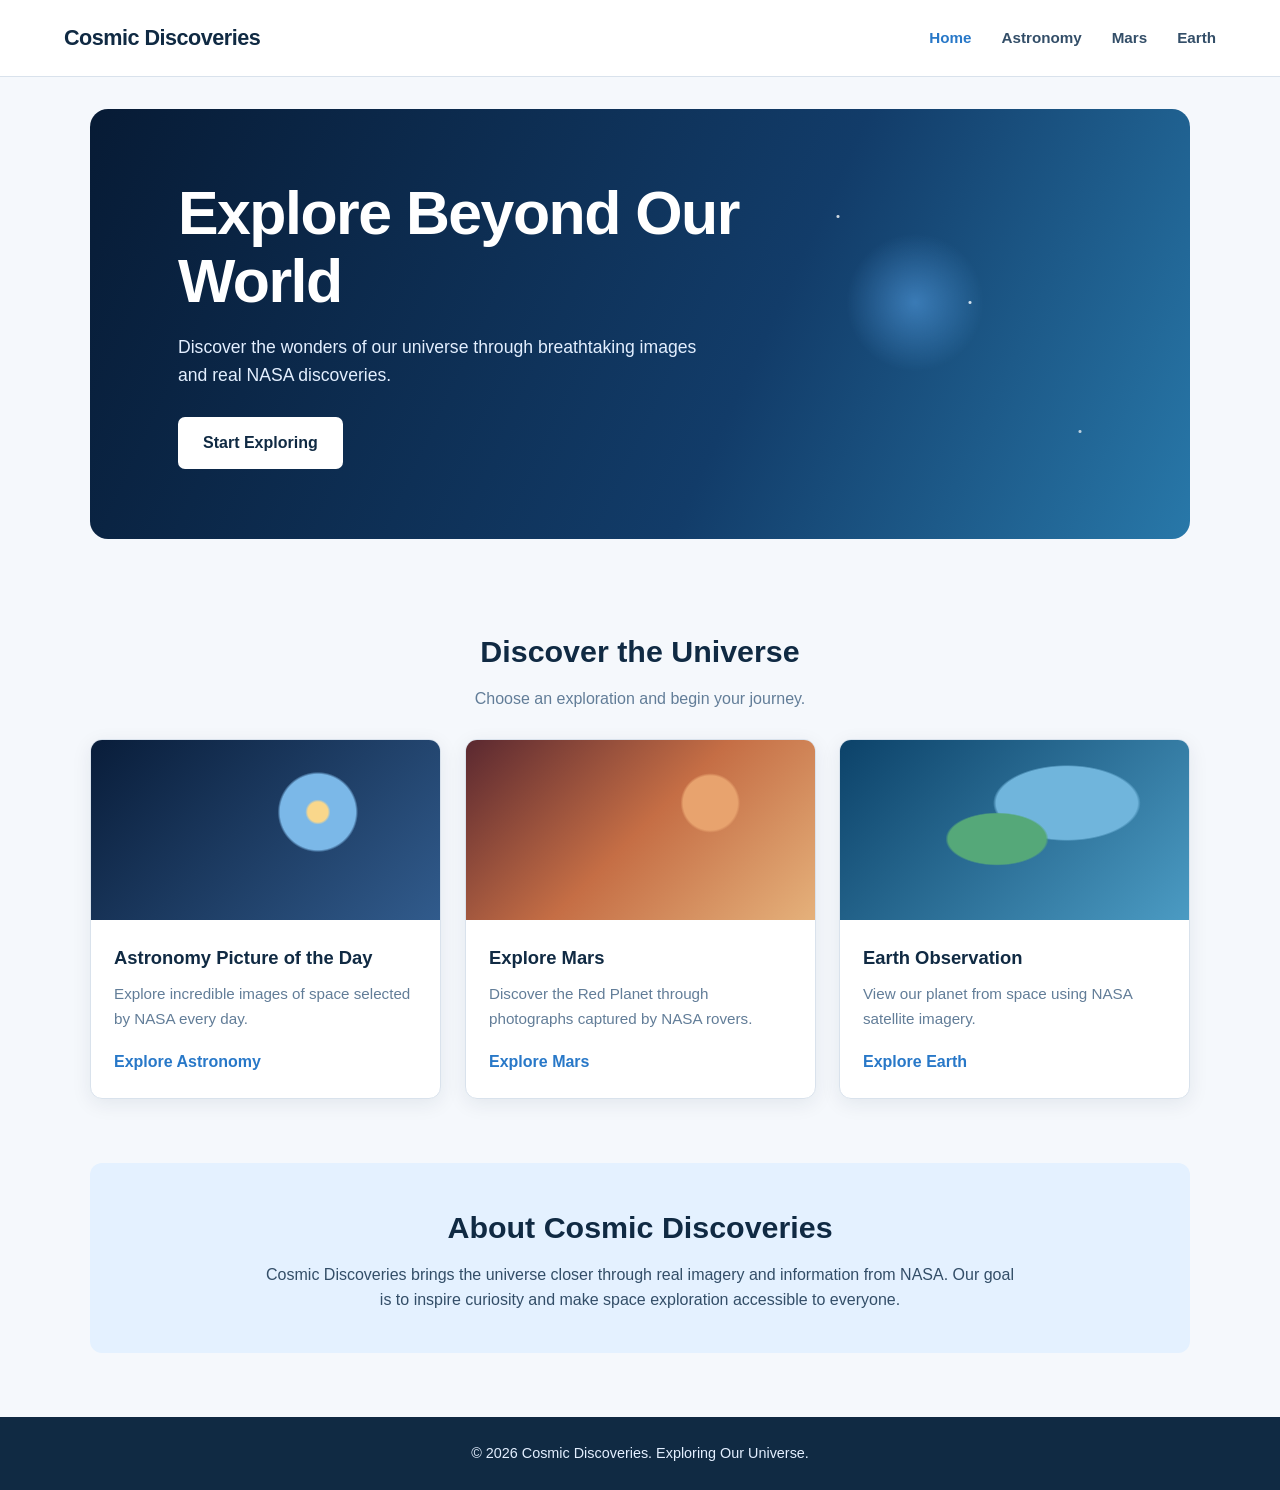
==== index.html @ 66641585 "cosmic-discoveries" ====
<!DOCTYPE html>
<html lang="en">

<head>
    <meta charset="UTF-8">
    <meta name="viewport" content="width=device-width, initial-scale=1.0">

    <meta name="description" content="Explore the universe through NASA imagery and discoveries with Cosmic Discoveries.">

    <title>Cosmic Discoveries | Explore Beyond Our World</title>

    <!-- Shared website stylesheets will be added in the CSS phase -->
    <link rel="stylesheet" href="assets/css/main.css">
    <link rel="stylesheet" href="assets/css/animations.css">
</head>

<body>

    <!-- ========================================
         HEADER AND NAVIGATION
    ========================================= -->

    <header class="site-header">

        <nav class="navbar" aria-label="Main navigation">

            <a href="index.html" class="logo">
                Cosmic Discoveries
            </a>

            <ul class="nav-links">
                <li><a href="index.html" aria-current="page">Home</a></li>
                <li><a href="apod.html">Astronomy</a></li>
                <li><a href="mars.html">Mars</a></li>
                <li><a href="earth.html">Earth</a></li>
            </ul>

        </nav>

    </header>


    <!-- ========================================
         MAIN PAGE CONTENT
    ========================================= -->

    <main>

        <!-- HERO SECTION -->

        <section class="hero" aria-labelledby="hero-heading">

            <div class="hero-content">

                <h1 id="hero-heading">
                    Explore Beyond Our World
                </h1>

                <p>
                    Discover the wonders of our universe through
                    breathtaking images and real NASA discoveries.
                </p>

                <a href="apod.html" class="hero-button">
                    Start Exploring
                </a>

            </div>

        </section>


        <!-- DISCOVERY CARDS -->

        <section class="discoveries" aria-labelledby="discoveries-heading">

            <div class="section-heading">
                <h2 id="discoveries-heading">
                    Discover the Universe
                </h2>

                <p>
                    Choose an exploration and begin your journey.
                </p>
            </div>


            <div class="discovery-grid">

                <!-- ASTRONOMY CARD -->

                <article class="discovery-card">

                    <div class="card-image">
                        <!-- Astronomy image will be added during styling -->
                    </div>

                    <div class="card-content">

                        <h3>Astronomy Picture of the Day</h3>

                        <p>
                            Explore incredible images of space
                            selected by NASA every day.
                        </p>

                        <a href="apod.html">
                            Explore Astronomy
                        </a>

                    </div>

                </article>


                <!-- MARS CARD -->

                <article class="discovery-card">

                    <div class="card-image">
                        <!-- Mars image will be added during styling -->
                    </div>

                    <div class="card-content">

                        <h3>Explore Mars</h3>

                        <p>
                            Discover the Red Planet through
                            photographs captured by NASA rovers.
                        </p>

                        <a href="mars.html">
                            Explore Mars
                        </a>

                    </div>

                </article>


                <!-- EARTH CARD -->

                <article class="discovery-card">

                    <div class="card-image">
                        <!-- Earth image will be added during styling -->
                    </div>

                    <div class="card-content">

                        <h3>Earth Observation</h3>

                        <p>
                            View our planet from space using
                            NASA satellite imagery.
                        </p>

                        <a href="earth.html">
                            Explore Earth
                        </a>

                    </div>

                </article>

            </div>

        </section>


        <!-- ABOUT SECTION -->

        <section class="about" aria-labelledby="about-heading">

            <h2 id="about-heading">
                About Cosmic Discoveries
            </h2>

            <p>
                Cosmic Discoveries brings the universe closer
                through real imagery and information from NASA.
                Our goal is to inspire curiosity and make space
                exploration accessible to everyone.
            </p>

        </section>

    </main>


    <!-- ========================================
         FOOTER
    ========================================= -->

    <footer class="site-footer">

        <p>
            &copy; 2026 Cosmic Discoveries.
            Exploring Our Universe.
        </p>

    </footer>

<script src="assets/js/api.js" defer></script>
<script src="assets/js/script.js" defer></script>  
</body>
</html>
---- assets/css/main.css ----
/* ========================================
   COSMIC DISCOVERIES
   Main Website Stylesheet
======================================== */


/* ----------------------------------------
   1. RESET AND GLOBAL STYLES
---------------------------------------- */

* {
    margin: 0;
    padding: 0;
    box-sizing: border-box;
}

html {
    scroll-behavior: smooth;
}

body {
    font-family: Arial, Helvetica, sans-serif;
    background-color: #f5f8fc;
    color: #172b4d;
    line-height: 1.6;
}

img {
    display: block;
    max-width: 100%;
    }

[hidden] {
    display: none !important;
}


a {
    color: inherit;
    text-decoration: none;
}

button,
input,
select {
    font: inherit;
}

button {
    cursor: pointer;
}

:focus-visible {
    outline: 3px solid #55aaff;
    outline-offset: 3px;
}


/* ----------------------------------------
   2. SHARED COLORS AND PAGE WIDTH
---------------------------------------- */

:root {
    --navy: #102a43;
    --navy-light: #243f5c;
    --blue: #2878c8;
    --blue-light: #e4f1ff;
    --background: #f5f8fc;
    --white: #ffffff;
    --text: #334e68;
    --muted: #627d98;
    --border: #d9e2ec;
    --shadow: 0 5px 20px rgba(16, 42, 67, 0.08);
    --radius: 12px;
}

main {
    width: min(1100px, 90%);
    margin: 0 auto;
}

section {
    margin-bottom: 64px;
}


/* ----------------------------------------
   3. HEADER AND NAVIGATION
---------------------------------------- */

.site-header {
    background-color: var(--white);
    border-bottom: 1px solid var(--border);
    position: relative;
    z-index: 10;
}

.navbar {
    width: min(1200px, 90%);
    min-height: 76px;
    margin: 0 auto;
    display: flex;
    justify-content: space-between;
    align-items: center;
    gap: 24px;
}

.logo {
    color: var(--navy);
    font-size: 1.35rem;
    font-weight: 700;
    letter-spacing: -0.5px;
}

.nav-links {
    list-style: none;
    display: flex;
    align-items: center;
    gap: 30px;
}

.nav-links a {
    color: var(--text);
    font-size: 0.95rem;
    font-weight: 600;
    transition: color 0.2s ease;
}

.nav-links a:hover,
.nav-links a[aria-current="page"] {
    color: var(--blue);
}


/* ----------------------------------------
   4. HOMEPAGE HERO SECTION
---------------------------------------- */

.hero {
    min-height: 430px;
    margin-top: 32px;
    padding: 70px 8%;
    border-radius: 18px;
    overflow: hidden;

    display: flex;
    align-items: center;

    color: var(--white);

    background:
        radial-gradient(circle at 75% 45%, rgba(100, 180, 255, 0.45), transparent 8%),
        radial-gradient(circle at 80% 45%, rgba(255, 255, 255, 0.85) 0 1px, transparent 2px),
        radial-gradient(circle at 68% 25%, rgba(255, 255, 255, 0.8) 0 1px, transparent 2px),
        radial-gradient(circle at 90% 75%, rgba(255, 255, 255, 0.7) 0 1px, transparent 2px),
        linear-gradient(115deg, #071b35, #123c69 60%, #2878a9);
}

.hero-content {
    max-width: 600px;
}

.hero h1 {
    max-width: 600px;
    margin-bottom: 18px;
    font-size: clamp(2.4rem, 5vw, 3.8rem);
    line-height: 1.12;
    letter-spacing: -1.5px;
}

.hero p {
    max-width: 520px;
    margin-bottom: 28px;
    color: #e3efff;
    font-size: 1.1rem;
}

.hero-button {
    display: inline-block;
    padding: 13px 25px;
    border-radius: 7px;
    background-color: var(--white);
    color: var(--navy);
    font-weight: 700;
    transition:
        background-color 0.2s ease,
        transform 0.2s ease;
}

.hero-button:hover {
    background-color: var(--blue-light);
    transform: translateY(-3px);
}


/* ----------------------------------------
   5. SECTION HEADINGS
---------------------------------------- */

.section-heading {
    margin-bottom: 28px;
    text-align: center;
}

.section-heading h2,
.about h2,
.page-intro h1 {
    color: var(--navy);
}

.section-heading h2,
.about h2 {
    margin-bottom: 10px;
    font-size: 1.9rem;
}

.section-heading p,
.page-intro p {
    color: var(--muted);
}


/* ----------------------------------------
   6. HOMEPAGE DISCOVERY CARDS
---------------------------------------- */

.discoveries {
    padding-top: 24px;
}

.discovery-grid {
    display: grid;
    grid-template-columns: repeat(3, minmax(0, 1fr));
    gap: 24px;
}

.discovery-card {
    overflow: hidden;
    border: 1px solid var(--border);
    border-radius: var(--radius);
    background-color: var(--white);
    box-shadow: var(--shadow);
    transition:
        transform 0.25s ease,
        box-shadow 0.25s ease;
}

.discovery-card:hover {
    transform: translateY(-5px);
    box-shadow: 0 12px 28px rgba(16, 42, 67, 0.13);
}

.card-image {
    height: 180px;
    background-size: cover;
    background-position: center;
}

/* Temporary CSS backgrounds until image assets are added. */

.discovery-card:nth-child(1) .card-image {
    background:
        radial-gradient(circle at 65% 40%, #f9d78b 0 4%, transparent 5%),
        radial-gradient(circle at 65% 40%, #7bb8e8 0 15%, transparent 16%),
        linear-gradient(135deg, #091d3a, #315b8c);
}

.discovery-card:nth-child(2) .card-image {
    background:
        radial-gradient(circle at 70% 35%, #e8a36e 0 10%, transparent 11%),
        linear-gradient(135deg, #5a2830, #c56e45, #e5b17b);
}

.discovery-card:nth-child(3) .card-image {
    background:
        radial-gradient(ellipse at 45% 55%, #55a879 0 18%, transparent 19%),
        radial-gradient(ellipse at 65% 35%, #70b5dc 0 22%, transparent 23%),
        linear-gradient(135deg, #0c4269, #4b9bc3);
}

.card-content {
    padding: 23px;
}

.card-content h3 {
    margin-bottom: 10px;
    color: var(--navy);
    font-size: 1.15rem;
}

.card-content p {
    margin-bottom: 18px;
    color: var(--muted);
    font-size: 0.95rem;
}

.card-content a {
    color: var(--blue);
    font-weight: 700;
}

.card-content a:hover {
    text-decoration: underline;
}


/* ----------------------------------------
   7. ABOUT SECTION
---------------------------------------- */

.about {
    padding: 40px;
    border-radius: var(--radius);
    background-color: var(--blue-light);
    text-align: center;
}

.about p {
    max-width: 760px;
    margin: 0 auto;
    color: var(--text);
}


/* ----------------------------------------
   8. INNER PAGE INTRODUCTIONS
---------------------------------------- */

.page-intro {
    padding: 55px 20px 35px;
    text-align: center;
}

.page-intro h1 {
    margin-bottom: 12px;
    font-size: clamp(2rem, 4vw, 2.8rem);
}

.page-intro p {
    max-width: 700px;
    margin: 0 auto;
}


/* ----------------------------------------
   9. SEARCH FORMS
---------------------------------------- */

.apod-search,
.mars-search,
.earth-search {
    padding: 30px;
    border: 1px solid var(--border);
    border-radius: var(--radius);
    background-color: var(--white);
    box-shadow: var(--shadow);
}

.apod-search h2,
.mars-search h2,
.earth-search h2 {
    margin-bottom: 8px;
    color: var(--navy);
    font-size: 1.4rem;
}

.apod-search > p,
.mars-search > p,
.earth-search > p {
    margin-bottom: 22px;
    color: var(--muted);
}

form {
    display: flex;
    align-items: flex-end;
    flex-wrap: wrap;
    gap: 18px;
}

.form-group {
    flex: 1 1 190px;
    display: flex;
    flex-direction: column;
    gap: 7px;
}

.form-group label {
    color: var(--navy);
    font-size: 0.9rem;
    font-weight: 700;
}

.form-group input,
.form-group select {
    width: 100%;
    min-height: 46px;
    padding: 10px 12px;
    border: 1px solid var(--border);
    border-radius: 7px;
    background-color: var(--white);
    color: var(--text);
}

.form-group input:focus,
.form-group select:focus {
    border-color: var(--blue);
    outline: 2px solid rgba(40, 120, 200, 0.15);
}

form button {
    min-height: 46px;
    padding: 10px 22px;
    border: none;
    border-radius: 7px;
    background-color: var(--blue);
    color: var(--white);
    font-weight: 700;
    transition:
        background-color 0.2s ease,
        transform 0.2s ease;
}

form button:hover {
    background-color: var(--navy);
    transform: translateY(-2px);
}


/* ----------------------------------------
   10. LOADING, ERROR AND STATUS MESSAGES
---------------------------------------- */

.apod-status,
.mars-status,
.earth-status {
    margin: 20px 0;
    text-align: center;
}

#apod-loading,
#mars-loading,
#earth-loading {
    color: var(--blue);
    font-weight: 700;
}

#apod-error,
#mars-error,
#earth-error {
    color: #b42318;
    font-weight: 600;
}

#mars-no-results,
#earth-no-results {
    color: var(--muted);
}


/* ----------------------------------------
   11. APOD FEATURED CONTENT
---------------------------------------- */

.apod-featured {
    display: grid;
    grid-template-columns: 1.2fr 1fr;
    align-items: start;
    gap: 30px;
    padding: 28px;
    border-radius: var(--radius);
    background-color: var(--white);
    box-shadow: var(--shadow);
}

.apod-media {
    min-width: 0;
}

.apod-media img {
    width: 100%;
    max-height: 520px;
    object-fit: contain;
    border-radius: 8px;
    background-color: #edf2f7;
}

#apod-video-container iframe {
    width: 100%;
    min-height: 300px;
    border: none;
    border-radius: 8px;
}

.apod-information h2 {
    margin-bottom: 12px;
    color: var(--navy);
    font-size: 1.6rem;
}

#apod-date-display {
    margin-bottom: 16px;
    color: var(--blue);
    font-weight: 700;
}

#apod-explanation,
#apod-credit {
    margin-bottom: 16px;
    color: var(--text);
}


/* ----------------------------------------
   12. MARS PHOTO GALLERY
---------------------------------------- */

.mars-gallery {
    padding-bottom: 20px;
}

.mars-photo-grid {
    display: grid;
    grid-template-columns: repeat(3, minmax(0, 1fr));
    gap: 22px;
}

.mars-photo-card {
    overflow: hidden;
    border: 1px solid var(--border);
    border-radius: var(--radius);
    background-color: var(--white);
    box-shadow: var(--shadow);
}

.mars-photo-card img {
    width: 100%;
    height: 220px;
    object-fit: cover;
    background-color: #e8edf2;
}

.mars-photo-information {
    padding: 18px;
}

.mars-photo-information h3 {
    margin-bottom: 8px;
    color: var(--navy);
    font-size: 1.05rem;
}

.mars-photo-information p {
    margin-top: 5px;
    color: var(--muted);
    font-size: 0.9rem;
}


/* ----------------------------------------
   13. EARTH IMAGE RESULTS
---------------------------------------- */

.earth-results {
    padding-bottom: 25px;
}

.earth-image-container {
    overflow: hidden;
    border-radius: var(--radius);
    background-color: #e8edf2;
}

.earth-image-container img {
    width: 100%;
    max-height: 600px;
    margin: 0 auto;
    object-fit: contain;
}

.earth-image-information {
    padding: 22px 5px;
}

.earth-image-information h3 {
    margin-bottom: 8px;
    color: var(--navy);
    font-size: 1.3rem;
}

.earth-image-information p {
    margin-top: 5px;
    color: var(--muted);
}


/* ----------------------------------------
   14. FOOTER
---------------------------------------- */

.site-footer {
    margin-top: 50px;
    padding: 25px 5%;
    background-color: var(--navy);
    color: #e3efff;
    text-align: center;
    font-size: 0.9rem;
}


/* ----------------------------------------
   15. RESPONSIVE DESIGN: TABLETS
---------------------------------------- */

@media (max-width: 850px) {

    .discovery-grid {
        grid-template-columns: repeat(2, minmax(0, 1fr));
    }

    .mars-photo-grid {
        grid-template-columns: repeat(2, minmax(0, 1fr));
    }

    .apod-featured {
        grid-template-columns: 1fr;
    }

}


/* ----------------------------------------
   16. RESPONSIVE DESIGN: MOBILE
---------------------------------------- */

@media (max-width: 600px) {

    main {
        width: 92%;
    }

    .navbar {
        padding: 16px 0;
        flex-direction: column;
        gap: 14px;
    }

    .nav-links {
        justify-content: center;
        flex-wrap: wrap;
        gap: 12px 20px;
    }

    .hero {
        min-height: 360px;
        margin-top: 20px;
        padding: 45px 25px;
    }

    .hero h1 {
        font-size: 2.4rem;
    }

    .hero p {
        font-size: 1rem;
    }

    .discovery-grid,
    .mars-photo-grid {
        grid-template-columns: 1fr;
    }

    .about {
        padding: 28px 20px;
    }

    .page-intro {
        padding: 40px 5px 25px;
    }

    .apod-search,
    .mars-search,
    .earth-search {
        padding: 22px 18px;
    }

    form {
        align-items: stretch;
        flex-direction: column;
    }

    .form-group {
        width: 100%;
    }

    form button {
        width: 100%;
    }

    .apod-featured {
        padding: 18px;
    }

    .apod-information h2 {
        font-size: 1.35rem;
    }

}
---- assets/css/animations.css ----
/* ========================================
   COSMIC DISCOVERIES
   Animation Stylesheet
======================================== */


/* ----------------------------------------
   1. PAGE FADE-IN
---------------------------------------- */

@keyframes fadeIn {
    from {
        opacity: 0;
    }

    to {
        opacity: 1;
    }
}

main {
    animation: fadeIn 0.7s ease-in;
}


/* ----------------------------------------
   2. HERO CONTENT ENTRANCE
---------------------------------------- */

@keyframes slideUp {
    from {
        opacity: 0;
        transform: translateY(20px);
    }

    to {
        opacity: 1;
        transform: translateY(0);
    }
}

.hero-content {
    animation: slideUp 0.8s ease-out;
}


/* ----------------------------------------
   3. DISCOVERY CARD ENTRANCE
---------------------------------------- */

@keyframes cardEntrance {
    from {
        opacity: 0;
        transform: translateY(35px) scale(0.96);
    }

    to {
        opacity: 1;
        transform: translateY(0) scale(1);
    }
}

.discovery-card {
    animation: cardEntrance 0.9s ease-out both;
}

.discovery-card:nth-child(2) {
    animation-delay: 0.25s;
}

.discovery-card:nth-child(3) {
    animation-delay: 0.5s;
}

/* ----------------------------------------
   4. BUTTON INTERACTIONS
---------------------------------------- */

.hero-button,
form button {
    transition:
        transform 0.2s ease,
        box-shadow 0.2s ease;
}

.hero-button:hover,
form button:hover {
    box-shadow: 0 5px 14px rgba(16, 42, 67, 0.18);
}


/* ----------------------------------------
   5. DISCOVERY CARD IMAGE EFFECT
---------------------------------------- */

.card-image {
    transition: transform 0.4s ease;
}

.discovery-card:hover .card-image {
    transform: scale(1.04);
}


/* ----------------------------------------
   6. LOADING ANIMATION
---------------------------------------- */

@keyframes pulse {
    0%,
    100% {
        opacity: 1;
    }

    50% {
        opacity: 0.45;
    }
}

#apod-loading,
#mars-loading,
#earth-loading {
    animation: pulse 1.2s ease-in-out infinite;
}


/* ----------------------------------------
   7. REDUCED MOTION ACCESSIBILITY
---------------------------------------- */

@media (prefers-reduced-motion: reduce) {

    *,
    *::before,
    *::after {
        scroll-behavior: auto !important;
        animation-duration: 0.01ms !important;
        animation-iteration-count: 1 !important;
        transition-duration: 0.01ms !important;
    }

}
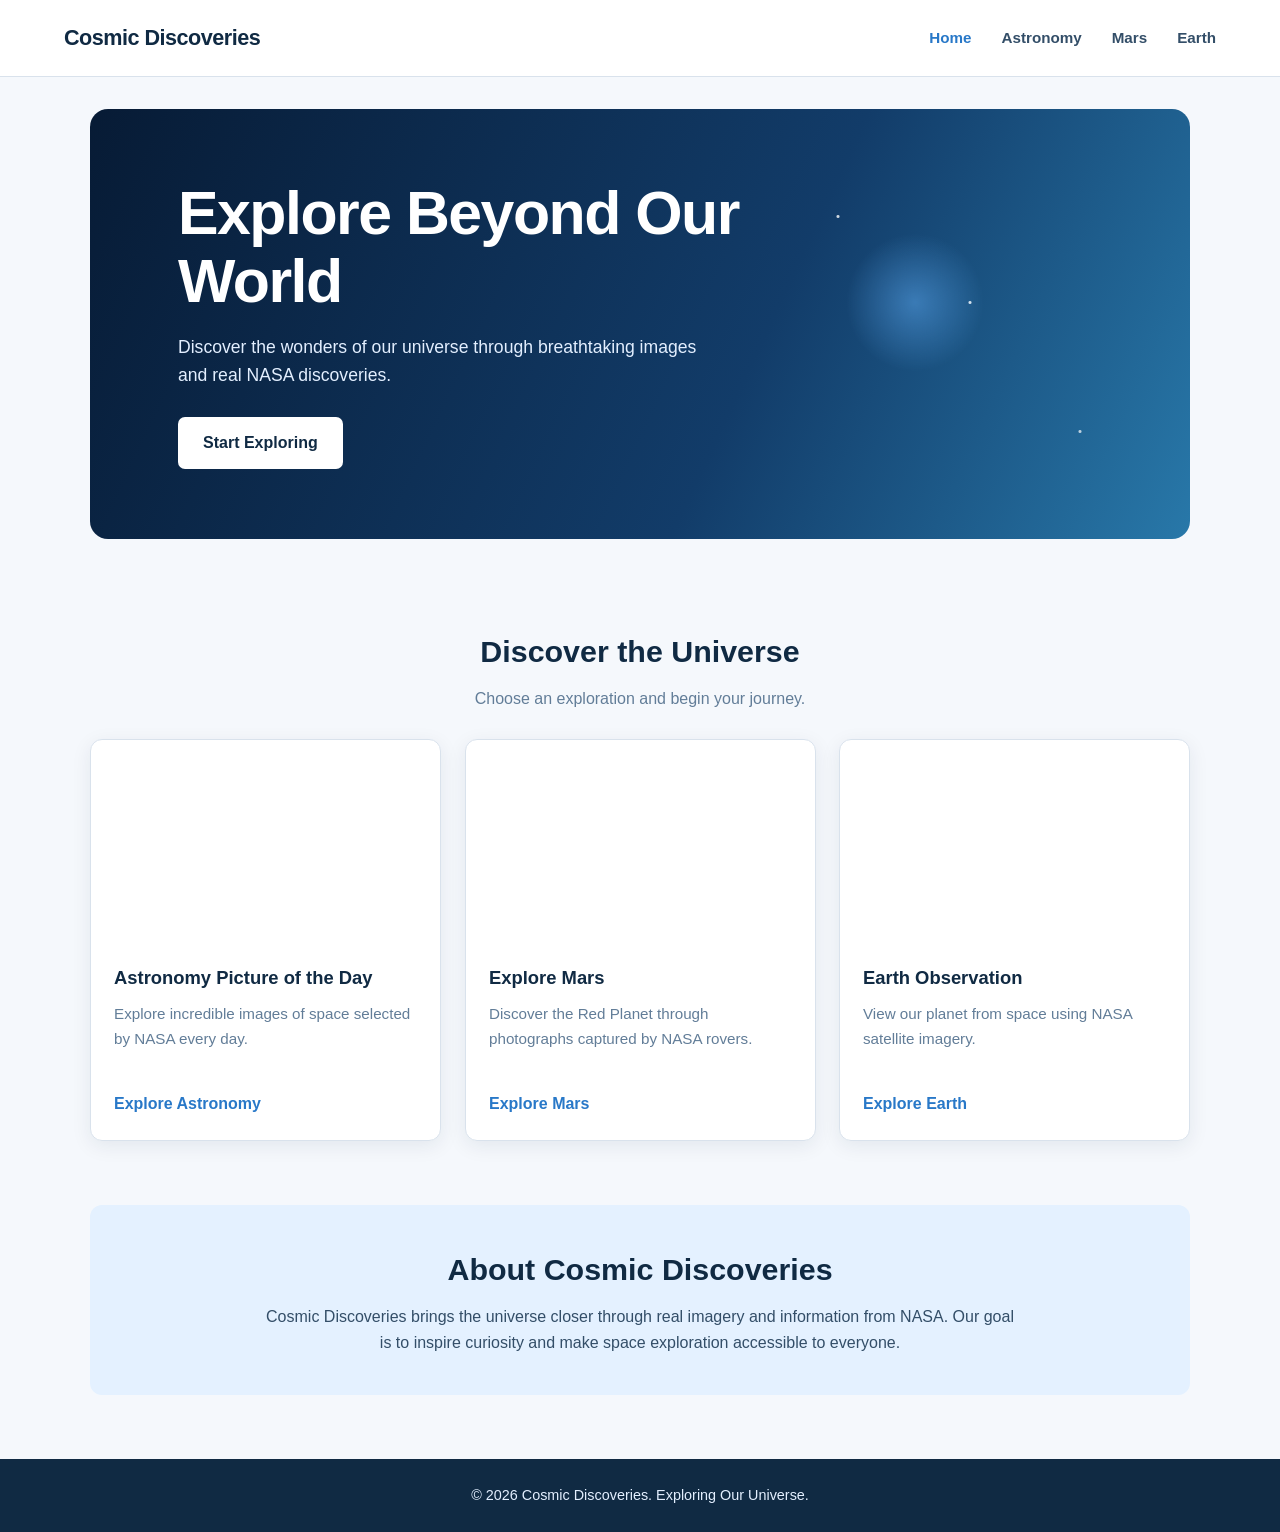
==== commit f98b6288: "Polished homepage hero and discovery cards" ====
--- a/index.html
+++ b/index.html
@@ -91,9 +91,11 @@
 
                 <article class="discovery-card">
 
-                    <div class="card-image">
-                        <!-- Astronomy image will be added during styling -->
-                    </div>
+                    <div class="card-image"
+                         role="img"
+                         aria-label="NASA image of a distant galaxy">
+                    </div>  
+                      
 
                     <div class="card-content">
 
@@ -117,9 +119,11 @@
 
                 <article class="discovery-card">
 
-                    <div class="card-image">
-                        <!-- Mars image will be added during styling -->
-                    </div>
+                    <div class="card-image"
+                          role="img"
+                          aria-label="Photograph of the Martian surface">
+                    </div>
+                       
 
                     <div class="card-content">
 
@@ -143,9 +147,11 @@
 
                 <article class="discovery-card">
 
-                    <div class="card-image">
-                        <!-- Earth image will be added during styling -->
-                    </div>
+                   <div class="card-image"
+                        role="img"
+                        aria-label="Satellite image of planet Earth">
+                    </div>
+                       
 
                     <div class="card-content">
 
--- a/assets/css/main.css
+++ b/assets/css/main.css
@@ -251,35 +251,34 @@
 }
 
 .card-image {
-    height: 180px;
+    height: 200px;
     background-size: cover;
     background-position: center;
-}
-
-/* Temporary CSS backgrounds until image assets are added. */
+    transition: transform 0.4s ease;
+}
+
+.discovery-card:hover .card-image {
+    transform: scale(1.06);
+}
+
+/* Discovery card images */
 
 .discovery-card:nth-child(1) .card-image {
-    background:
-        radial-gradient(circle at 65% 40%, #f9d78b 0 4%, transparent 5%),
-        radial-gradient(circle at 65% 40%, #7bb8e8 0 15%, transparent 16%),
-        linear-gradient(135deg, #091d3a, #315b8c);
-}
-
+    background-image: url("https://images-assets.nasa.gov/image/PIA18033/PIA18033~orig.jpg");
+}
 .discovery-card:nth-child(2) .card-image {
-    background:
-        radial-gradient(circle at 70% 35%, #e8a36e 0 10%, transparent 11%),
-        linear-gradient(135deg, #5a2830, #c56e45, #e5b17b);
+    background-image: url("https://imageio.forbes.com/specials-images/imageserve/5e60cbfde1e617000758e516/0x0.jpg?fit=bounds&format=jpg&width=1200");
 }
 
 .discovery-card:nth-child(3) .card-image {
-    background:
-        radial-gradient(ellipse at 45% 55%, #55a879 0 18%, transparent 19%),
-        radial-gradient(ellipse at 65% 35%, #70b5dc 0 22%, transparent 23%),
-        linear-gradient(135deg, #0c4269, #4b9bc3);
-}
-
+    background-image: url("https://svs.gsfc.nasa.gov/vis/a000000/a002900/a002915/bluemarble-1024.png");
+}
 .card-content {
+    min-height: 200px;
     padding: 23px;
+    display: flex;
+    flex-direction: column;
+    align-items: flex-start;
 }
 
 .card-content h3 {
@@ -297,6 +296,7 @@
 .card-content a {
     color: var(--blue);
     font-weight: 700;
+    margin-top: auto;
 }
 
 .card-content a:hover {
@@ -705,4 +705,137 @@
         font-size: 1.35rem;
     }
 
-}+}
+
+/* ----------------------------------------
+   EXTRA SMALL SCREEN ADJUSTMENTS
+---------------------------------------- */
+
+@media (max-width: 400px) {
+
+    .hero {
+        padding: 35px 18px;
+        min-height: 320px;
+    }
+
+    .hero h1 {
+        font-size: 2rem;
+        letter-spacing: -1px;
+    }
+
+    .hero-button {
+        padding: 11px 20px;
+        font-size: 0.9rem;
+    }
+
+    .card-content {
+        padding: 18px;
+    }
+
+}
+
+
+
+
+/* ========================================
+   MARS PHOTO GALLERY
+======================================== */
+
+.mars-gallery {
+    width: 90%;
+    max-width: 1200px;
+    margin: 60px auto;
+}
+
+.mars-gallery .section-heading {
+    text-align: center;
+    margin-bottom: 35px;
+}
+
+.mars-gallery .section-heading h2 {
+    font-size: 2rem;
+    margin-bottom: 12px;
+}
+
+.mars-photo-grid {
+    display: grid;
+    grid-template-columns: repeat(3, minmax(0, 1fr));
+    gap: 25px;
+}
+
+.mars-photo-card {
+    overflow: hidden;
+    border-radius: 14px;
+    background: #171923;
+    border: 1px solid rgba(255, 255, 255, 0.1);
+    transition: transform 0.3s ease, box-shadow 0.3s ease;
+}
+
+.mars-photo-card:hover {
+    transform: translateY(-7px);
+    box-shadow: 0 12px 30px rgba(0, 0, 0, 0.35);
+}
+
+.mars-photo-image {
+    display: block;
+    width: 100%;
+    height: 230px;
+    object-fit: cover;
+    background: #252833;
+}
+
+.mars-photo-information {
+    padding: 20px;
+}
+
+.mars-camera-name {
+    color: #ffffff;
+    font-size: 1.1rem;
+    margin-bottom: 12px;
+}
+
+.mars-photo-date,
+.mars-rover-name {
+    color: #c4c6ce;
+    font-size: 0.9rem;
+    margin-top: 8px;
+}
+
+.mars-rover-name {
+    color: #e9825d;
+    font-weight: 600;
+}
+
+/* ========================================
+   MARS SEARCH NOTES
+======================================== */
+
+.search-note {
+    color: #c4c6ce;
+    margin: 15px 0;
+    line-height: 1.6;
+}
+
+/* ========================================
+   RESPONSIVE MARS GALLERY
+======================================== */
+
+@media (max-width: 900px) {
+    .mars-photo-grid {
+        grid-template-columns: repeat(2, minmax(0, 1fr));
+    }
+}
+
+@media (max-width: 600px) {
+    .mars-photo-grid {
+        grid-template-columns: 1fr;
+    }
+
+    .mars-gallery {
+        width: 92%;
+    }
+
+    .mars-photo-image {
+        height: 220px;
+    }
+}
--- a/assets/css/animations.css
+++ b/assets/css/animations.css
@@ -139,4 +139,330 @@
         transition-duration: 0.01ms !important;
     }
 
+}
+
+
+/* ========================================
+   MARS GALLERY PHOTO ANIMATIONS
+======================================== */
+
+@keyframes marsPhotoReveal {
+    from {
+        opacity: 0;
+        transform: translateY(20px);
+    }
+
+    to {
+        opacity: 1;
+        transform: translateY(0);
+    }
+}
+
+.mars-photo-card {
+    animation: marsPhotoReveal 0.6s ease both;
+}
+
+/* Stagger the gallery cards */
+
+.mars-photo-card:nth-child(3n + 1) {
+    animation-delay: 0.1s;
+}
+
+.mars-photo-card:nth-child(3n + 2) {
+    animation-delay: 0.2s;
+}
+
+.mars-photo-card:nth-child(3n + 3) {
+    animation-delay: 0.3s;
+}
+
+@media (prefers-reduced-motion: reduce) {
+    .mars-photo-card {
+        animation: none;
+        transition: none;
+    }
+}
+
+/* MARS HERO SECTION */
+.mars-hero {
+    min-height: 450px;
+    display: flex;
+    align-items: center;
+    justify-content: center;
+    text-align: center;
+    padding: 60px 20px;
+    background:
+        linear-gradient(rgba(10, 12, 25, 0.65), rgba(10, 12, 25, 0.85)),
+        url("https://images.unsplash.com/photo-1614728263952-84ea256f9679");
+    background-size: cover;
+    background-position: center;
+    color: white;
+}
+
+.mars-hero-content {
+    max-width: 750px;
+}
+
+.mars-hero-label {
+    color: #e9825d;
+    font-weight: bold;
+    letter-spacing: 4px;
+    margin-bottom: 15px;
+}
+
+.mars-hero h1 {
+    font-size: 3.5rem;
+    margin-bottom: 20px;
+}
+
+.mars-hero-content > p:not(.mars-hero-label) {
+    font-size: 1.1rem;
+    line-height: 1.7;
+    color: #e0e0e0;
+    margin-bottom: 30px;
+}
+
+.mars-hero-button {
+    display: inline-block;
+    padding: 14px 28px;
+    background: #e9825d;
+    color: white;
+    text-decoration: none;
+    border-radius: 30px;
+    font-weight: bold;
+    transition: background 0.3s ease, transform 0.3s ease;
+}
+
+.mars-hero-button:hover {
+    background: #d96843;
+    transform: translateY(-3px);
+}
+
+@media (max-width: 600px) {
+    .mars-hero {
+        min-height: 380px;
+    }
+
+    .mars-hero h1 {
+        font-size: 2.5rem;
+    }
+}
+/* SMOOTH SCROLLING */
+html {
+    scroll-behavior: smooth;
+}
+/* MARS SEARCH SECTION */
+#mars-search-form {
+    width: 90%;
+    max-width: 900px;
+    margin: 50px auto;
+    padding: 30px;
+    display: flex;
+    flex-wrap: wrap;
+    align-items: end;
+    justify-content: center;
+    gap: 20px;
+    background: #171923;
+    border: 1px solid rgba(255, 255, 255, 0.1);
+    border-radius: 16px;
+}
+
+#mars-search-form label {
+    display: block;
+    color: #ffffff;
+    margin-bottom: 10px;
+    font-weight: 600;
+}
+
+#mars-search-form select,
+#mars-search-form input {
+    width: 100%;
+    min-width: 180px;
+    padding: 13px;
+    border: 1px solid #444957;
+    border-radius: 8px;
+    background: #252833;
+    color: #ffffff;
+    font-size: 1rem;
+}
+
+#mars-search-button {
+    padding: 13px 25px;
+    border: none;
+    border-radius: 8px;
+    background: #e9825d;
+    color: #ffffff;
+    font-weight: bold;
+    cursor: pointer;
+    transition: background 0.3s ease;
+}
+
+#mars-search-button:hover {
+    background: #d96843;
+}
+
+#mars-search-button:disabled {
+    opacity: 0.6;
+    cursor: not-allowed;
+}
+
+@media (max-width: 600px) {
+    #mars-search-form {
+        width: 92%;
+        padding: 20px;
+        flex-direction: column;
+        align-items: stretch;
+    }
+
+    #mars-search-form select,
+    #mars-search-form input {
+        min-width: 0;
+    }
+}
+/* MARS INTRODUCTION SECTION */
+.mars-introduction {
+    width: 85%;
+    max-width: 900px;
+    margin: 70px auto 50px;
+    padding: 35px;
+    text-align: center;
+    background: #171923;
+    border: 1px solid rgba(255, 255, 255, 0.1);
+    border-radius: 16px;
+}
+
+.mars-introduction h2 {
+    color: #e9825d;
+    font-size: 2rem;
+    margin-bottom: 25px;
+}
+
+.mars-introduction p {
+    color: #d0d2da;
+    font-size: 1.05rem;
+    line-height: 1.8;
+    margin-bottom: 18px;
+}
+
+.mars-introduction p:last-child {
+    margin-bottom: 0;
+}
+
+@media (max-width: 600px) {
+    .mars-introduction {
+        width: 92%;
+        padding: 25px 20px;
+        margin: 45px auto;
+    }
+
+    .mars-introduction h2 {
+        font-size: 1.6rem;
+    }
+
+    .mars-introduction p {
+        font-size: 0.95rem;
+    }
+}
+/* MARS FACTS SECTION */
+.mars-facts {
+    width: 90%;
+    max-width: 1200px;
+    margin: 70px auto;
+    text-align: center;
+}
+
+.mars-facts h2 {
+    color: #e9825d;
+    font-size: 2rem;
+    margin-bottom: 35px;
+}
+
+.mars-facts-grid {
+    display: grid;
+    grid-template-columns: repeat(4, minmax(0, 1fr));
+    gap: 20px;
+}
+
+.mars-fact-card {
+    padding: 30px 20px;
+    background: #171923;
+    border: 1px solid rgba(255, 255, 255, 0.1);
+    border-radius: 14px;
+    transition: transform 0.3s ease, box-shadow 0.3s ease;
+}
+
+.mars-fact-card:hover {
+    transform: translateY(-7px);
+    box-shadow: 0 12px 30px rgba(0, 0, 0, 0.3);
+}
+
+.mars-fact-card h3 {
+    color: #e9825d;
+    font-size: 1.3rem;
+    margin-bottom: 15px;
+}
+
+.mars-fact-card p {
+    color: #d0d2da;
+    font-size: 0.95rem;
+    line-height: 1.7;
+}
+
+@media (max-width: 900px) {
+    .mars-facts-grid {
+        grid-template-columns: repeat(2, minmax(0, 1fr));
+    }
+}
+
+@media (max-width: 600px) {
+    .mars-facts-grid {
+        grid-template-columns: 1fr;
+    }
+
+    .mars-facts h2 {
+        font-size: 1.7rem;
+    }
+}
+/* MARS PHOTO LIGHTBOX */
+.mars-lightbox {
+    display: none;
+    position: fixed;
+    z-index: 9999;
+    inset: 0;
+    background: rgba(0, 0, 0, 0.92);
+    align-items: center;
+    justify-content: center;
+    padding: 50px 20px;
+}
+
+.mars-lightbox.active {
+    display: flex;
+}
+
+.mars-lightbox img {
+    max-width: 90%;
+    max-height: 85vh;
+    object-fit: contain;
+    border-radius: 10px;
+    box-shadow: 0 0 30px rgba(0, 0, 0, 0.5);
+}
+
+.mars-lightbox-close {
+    position: absolute;
+    top: 20px;
+    right: 30px;
+    background: transparent;
+    border: none;
+    color: white;
+    font-size: 3rem;
+    cursor: pointer;
+    line-height: 1;
+}
+
+.mars-lightbox-close:hover {
+    color: #e9825d;
+}
+/* PREVENT BACKGROUND SCROLLING */
+body.lightbox-open {
+    overflow: hidden;
 }
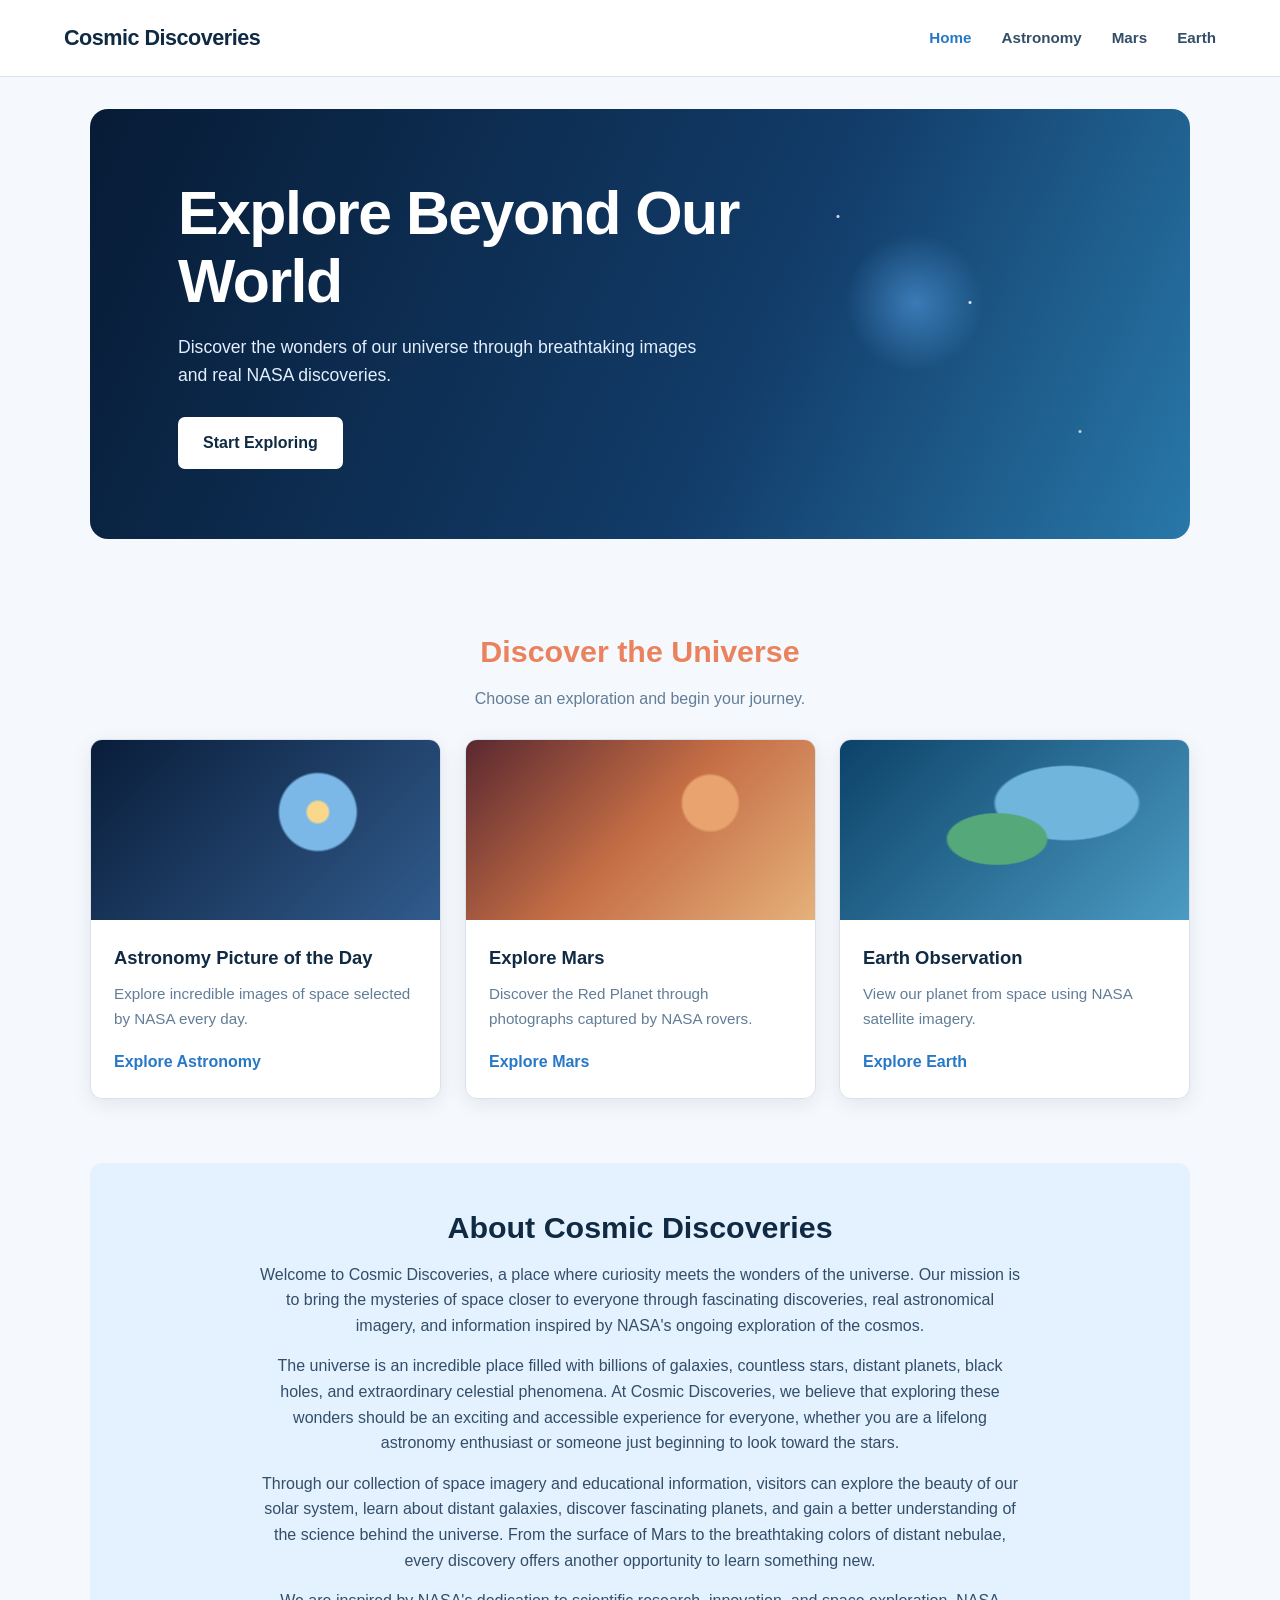
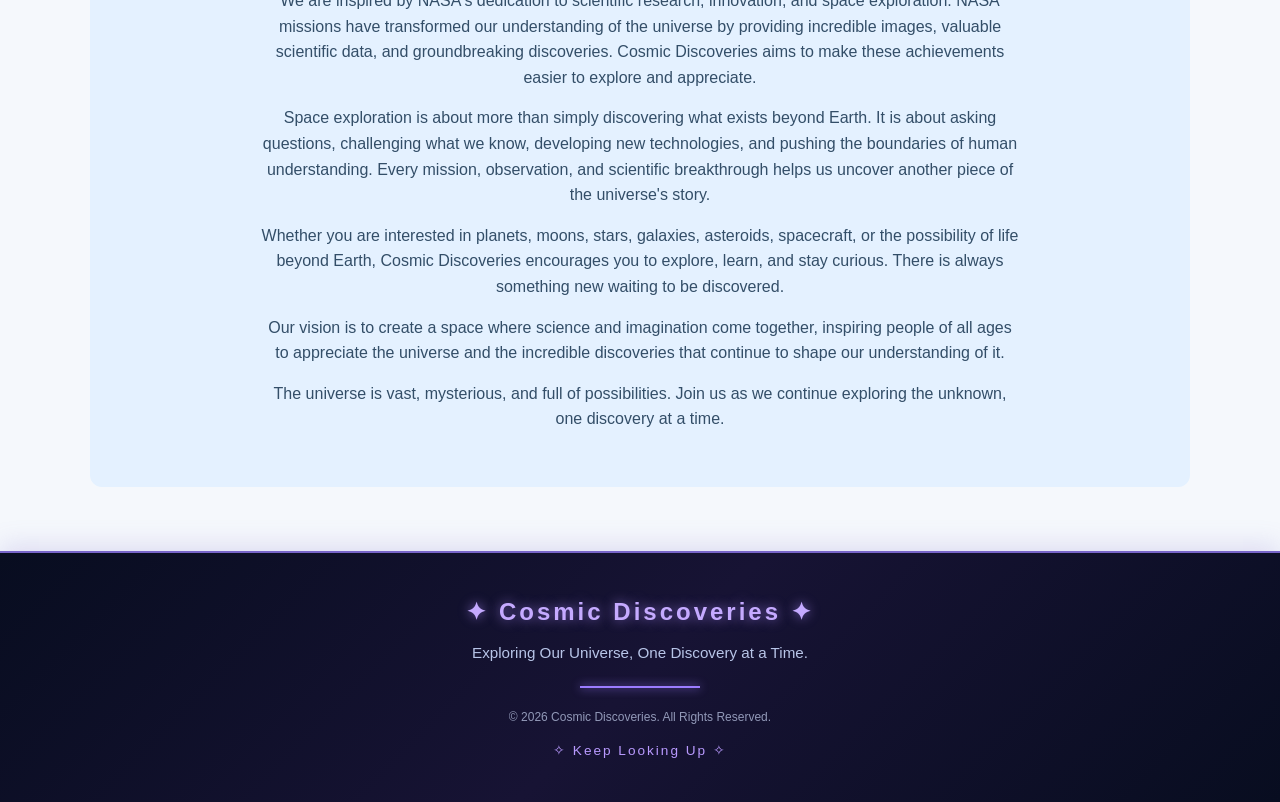
==== commit 61b7fc74: "test run" ====
--- a/index.html
+++ b/index.html
@@ -91,11 +91,9 @@
 
                 <article class="discovery-card">
 
-                    <div class="card-image"
-                         role="img"
-                         aria-label="NASA image of a distant galaxy">
-                    </div>  
-                      
+                    <div class="card-image">
+                        <!-- Astronomy image will be added during styling -->
+                    </div>
 
                     <div class="card-content">
 
@@ -119,11 +117,9 @@
 
                 <article class="discovery-card">
 
-                    <div class="card-image"
-                          role="img"
-                          aria-label="Photograph of the Martian surface">
-                    </div>
-                       
+                    <div class="card-image">
+                        <!-- Mars image will be added during styling -->
+                    </div>
 
                     <div class="card-content">
 
@@ -147,11 +143,9 @@
 
                 <article class="discovery-card">
 
-                   <div class="card-image"
-                        role="img"
-                        aria-label="Satellite image of planet Earth">
-                    </div>
-                       
+                    <div class="card-image">
+                        <!-- Earth image will be added during styling -->
+                    </div>
 
                     <div class="card-content">
 
@@ -174,23 +168,87 @@
 
         </section>
 
+        
+
 
         <!-- ABOUT SECTION -->
 
-        <section class="about" aria-labelledby="about-heading">
-
-            <h2 id="about-heading">
-                About Cosmic Discoveries
-            </h2>
-
-            <p>
-                Cosmic Discoveries brings the universe closer
-                through real imagery and information from NASA.
-                Our goal is to inspire curiosity and make space
-                exploration accessible to everyone.
-            </p>
-
-        </section>
+<section class="about" aria-labelledby="about-heading">
+
+    <h2 id="about-heading">
+        About Cosmic Discoveries
+    </h2>
+
+    <p>
+        Welcome to Cosmic Discoveries, a place where curiosity
+        meets the wonders of the universe. Our mission is to
+        bring the mysteries of space closer to everyone through
+        fascinating discoveries, real astronomical imagery, and
+        information inspired by NASA's ongoing exploration of
+        the cosmos.
+    </p>
+
+    <p>
+        The universe is an incredible place filled with billions
+        of galaxies, countless stars, distant planets, black holes,
+        and extraordinary celestial phenomena. At Cosmic
+        Discoveries, we believe that exploring these wonders
+        should be an exciting and accessible experience for
+        everyone, whether you are a lifelong astronomy enthusiast
+        or someone just beginning to look toward the stars.
+    </p>
+
+    <p>
+        Through our collection of space imagery and educational
+        information, visitors can explore the beauty of our solar
+        system, learn about distant galaxies, discover fascinating
+        planets, and gain a better understanding of the science
+        behind the universe. From the surface of Mars to the
+        breathtaking colors of distant nebulae, every discovery
+        offers another opportunity to learn something new.
+    </p>
+
+    <p>
+        We are inspired by NASA's dedication to scientific
+        research, innovation, and space exploration. NASA missions
+        have transformed our understanding of the universe by
+        providing incredible images, valuable scientific data,
+        and groundbreaking discoveries. Cosmic Discoveries aims
+        to make these achievements easier to explore and
+        appreciate.
+    </p>
+
+    <p>
+        Space exploration is about more than simply discovering
+        what exists beyond Earth. It is about asking questions,
+        challenging what we know, developing new technologies,
+        and pushing the boundaries of human understanding.
+        Every mission, observation, and scientific breakthrough
+        helps us uncover another piece of the universe's story.
+    </p>
+
+    <p>
+        Whether you are interested in planets, moons, stars,
+        galaxies, asteroids, spacecraft, or the possibility of
+        life beyond Earth, Cosmic Discoveries encourages you to
+        explore, learn, and stay curious. There is always
+        something new waiting to be discovered.
+    </p>
+
+    <p>
+        Our vision is to create a space where science and
+        imagination come together, inspiring people of all ages
+        to appreciate the universe and the incredible discoveries
+        that continue to shape our understanding of it.
+    </p>
+
+    <p>
+        The universe is vast, mysterious, and full of possibilities.
+        Join us as we continue exploring the unknown, one
+        discovery at a time.
+    </p>
+
+</section>
 
     </main>
 
@@ -199,14 +257,27 @@
          FOOTER
     ========================================= -->
 
-    <footer class="site-footer">
-
-        <p>
-            &copy; 2026 Cosmic Discoveries.
-            Exploring Our Universe.
-        </p>
-
-    </footer>
+   <footer class="site-footer">
+
+    <h3>✦ Cosmic Discoveries ✦</h3>
+
+    <p>
+        Exploring Our Universe,
+        One Discovery at a Time.
+    </p>
+
+    <div class="footer-divider"></div>
+
+    <small>
+        &copy; 2026 Cosmic Discoveries.
+        All Rights Reserved.
+    </small>
+
+    <span class="footer-tagline">
+        ✧ Keep Looking Up ✧
+    </span>
+
+</footer>
 
 <script src="assets/js/api.js" defer></script>
 <script src="assets/js/script.js" defer></script>  
--- a/assets/css/main.css
+++ b/assets/css/main.css
@@ -251,34 +251,35 @@
 }
 
 .card-image {
-    height: 200px;
+    height: 180px;
     background-size: cover;
     background-position: center;
-    transition: transform 0.4s ease;
-}
-
-.discovery-card:hover .card-image {
-    transform: scale(1.06);
-}
-
-/* Discovery card images */
+}
+
+/* Temporary CSS backgrounds until image assets are added. */
 
 .discovery-card:nth-child(1) .card-image {
-    background-image: url("https://images-assets.nasa.gov/image/PIA18033/PIA18033~orig.jpg");
-}
+    background:
+        radial-gradient(circle at 65% 40%, #f9d78b 0 4%, transparent 5%),
+        radial-gradient(circle at 65% 40%, #7bb8e8 0 15%, transparent 16%),
+        linear-gradient(135deg, #091d3a, #315b8c);
+}
+
 .discovery-card:nth-child(2) .card-image {
-    background-image: url("https://imageio.forbes.com/specials-images/imageserve/5e60cbfde1e617000758e516/0x0.jpg?fit=bounds&format=jpg&width=1200");
+    background:
+        radial-gradient(circle at 70% 35%, #e8a36e 0 10%, transparent 11%),
+        linear-gradient(135deg, #5a2830, #c56e45, #e5b17b);
 }
 
 .discovery-card:nth-child(3) .card-image {
-    background-image: url("https://svs.gsfc.nasa.gov/vis/a000000/a002900/a002915/bluemarble-1024.png");
-}
+    background:
+        radial-gradient(ellipse at 45% 55%, #55a879 0 18%, transparent 19%),
+        radial-gradient(ellipse at 65% 35%, #70b5dc 0 22%, transparent 23%),
+        linear-gradient(135deg, #0c4269, #4b9bc3);
+}
+
 .card-content {
-    min-height: 200px;
     padding: 23px;
-    display: flex;
-    flex-direction: column;
-    align-items: flex-start;
 }
 
 .card-content h3 {
@@ -296,7 +297,6 @@
 .card-content a {
     color: var(--blue);
     font-weight: 700;
-    margin-top: auto;
 }
 
 .card-content a:hover {
@@ -707,35 +707,6 @@
 
 }
 
-/* ----------------------------------------
-   EXTRA SMALL SCREEN ADJUSTMENTS
----------------------------------------- */
-
-@media (max-width: 400px) {
-
-    .hero {
-        padding: 35px 18px;
-        min-height: 320px;
-    }
-
-    .hero h1 {
-        font-size: 2rem;
-        letter-spacing: -1px;
-    }
-
-    .hero-button {
-        padding: 11px 20px;
-        font-size: 0.9rem;
-    }
-
-    .card-content {
-        padding: 18px;
-    }
-
-}
-
-
-
 
 /* ========================================
    MARS PHOTO GALLERY
@@ -839,3 +810,133 @@
         height: 220px;
     }
 }
+
+
+/* CONSTELLATIONS GALLERY */
+
+.constellations {
+    padding: 70px 8%;
+    background: #080d20;
+    color: white;
+}
+
+.constellations .section-heading {
+    text-align: center;
+    margin-bottom: 40px;
+}
+
+.constellations .section-heading h2 {
+    font-size: 2.2rem;
+    margin-bottom: 12px;
+}
+
+.constellations .section-heading p {
+    color: #c5cbe0;
+}
+
+.constellation-grid {
+    display: grid;
+    grid-template-columns: repeat(4, 1fr);
+    gap: 25px;
+}
+
+.constellation-card {
+    background: #111a35;
+    border-radius: 15px;
+    overflow: hidden;
+    transition: transform 0.3s ease;
+}
+
+.constellation-card:hover {
+    transform: translateY(-8px);
+}
+
+.constellation-card img {
+    width: 100%;
+    height: 220px;
+    object-fit: cover;
+    display: block;
+}
+
+.constellation-content {
+    padding: 20px;
+}
+
+.constellation-content h3 {
+    color: #8ebaff;
+    margin-bottom: 10px;
+}
+
+.constellation-content p {
+    color: #d0d6e8;
+    line-height: 1.6;
+}
+
+@media (max-width: 900px) {
+    .constellation-grid {
+        grid-template-columns: repeat(2, 1fr);
+    }
+}
+
+@media (max-width: 550px) {
+    .constellation-grid {
+        grid-template-columns: 1fr;
+    }
+}
+.section-heading h2 {
+    color: #e9825d;
+}
+.about p {
+    margin-bottom: 15px;
+    line-height: 1.6;
+}
+.site-footer {
+    background: linear-gradient(
+        135deg,
+        #080d20,
+        #171334,
+        #080d20
+    );
+
+    color: #c8c9e8;
+    text-align: center;
+    padding: 40px 20px;
+    margin-top: 60px;
+
+    border-top: 2px solid #7865c9;
+
+    box-shadow: 0 -5px 25px rgba(120, 101, 201, 0.2);
+}
+
+.site-footer h3 {
+    color: #c5aaff;
+    font-size: 1.5rem;
+    letter-spacing: 3px;
+    margin-bottom: 10px;
+    text-shadow: 0 0 12px rgba(174, 139, 255, 0.7);
+}
+
+.site-footer p {
+    color: #b8c5e8;
+    font-size: 0.95rem;
+}
+
+.footer-divider {
+    width: 120px;
+    height: 2px;
+    background: #9b7cff;
+    margin: 20px auto;
+    box-shadow: 0 0 10px #9b7cff;
+}
+
+.site-footer small {
+    display: block;
+    color: #9299b8;
+    margin-bottom: 12px;
+}
+
+.footer-tagline {
+    color: #b99aff;
+    font-size: 0.85rem;
+    letter-spacing: 2px;
+}
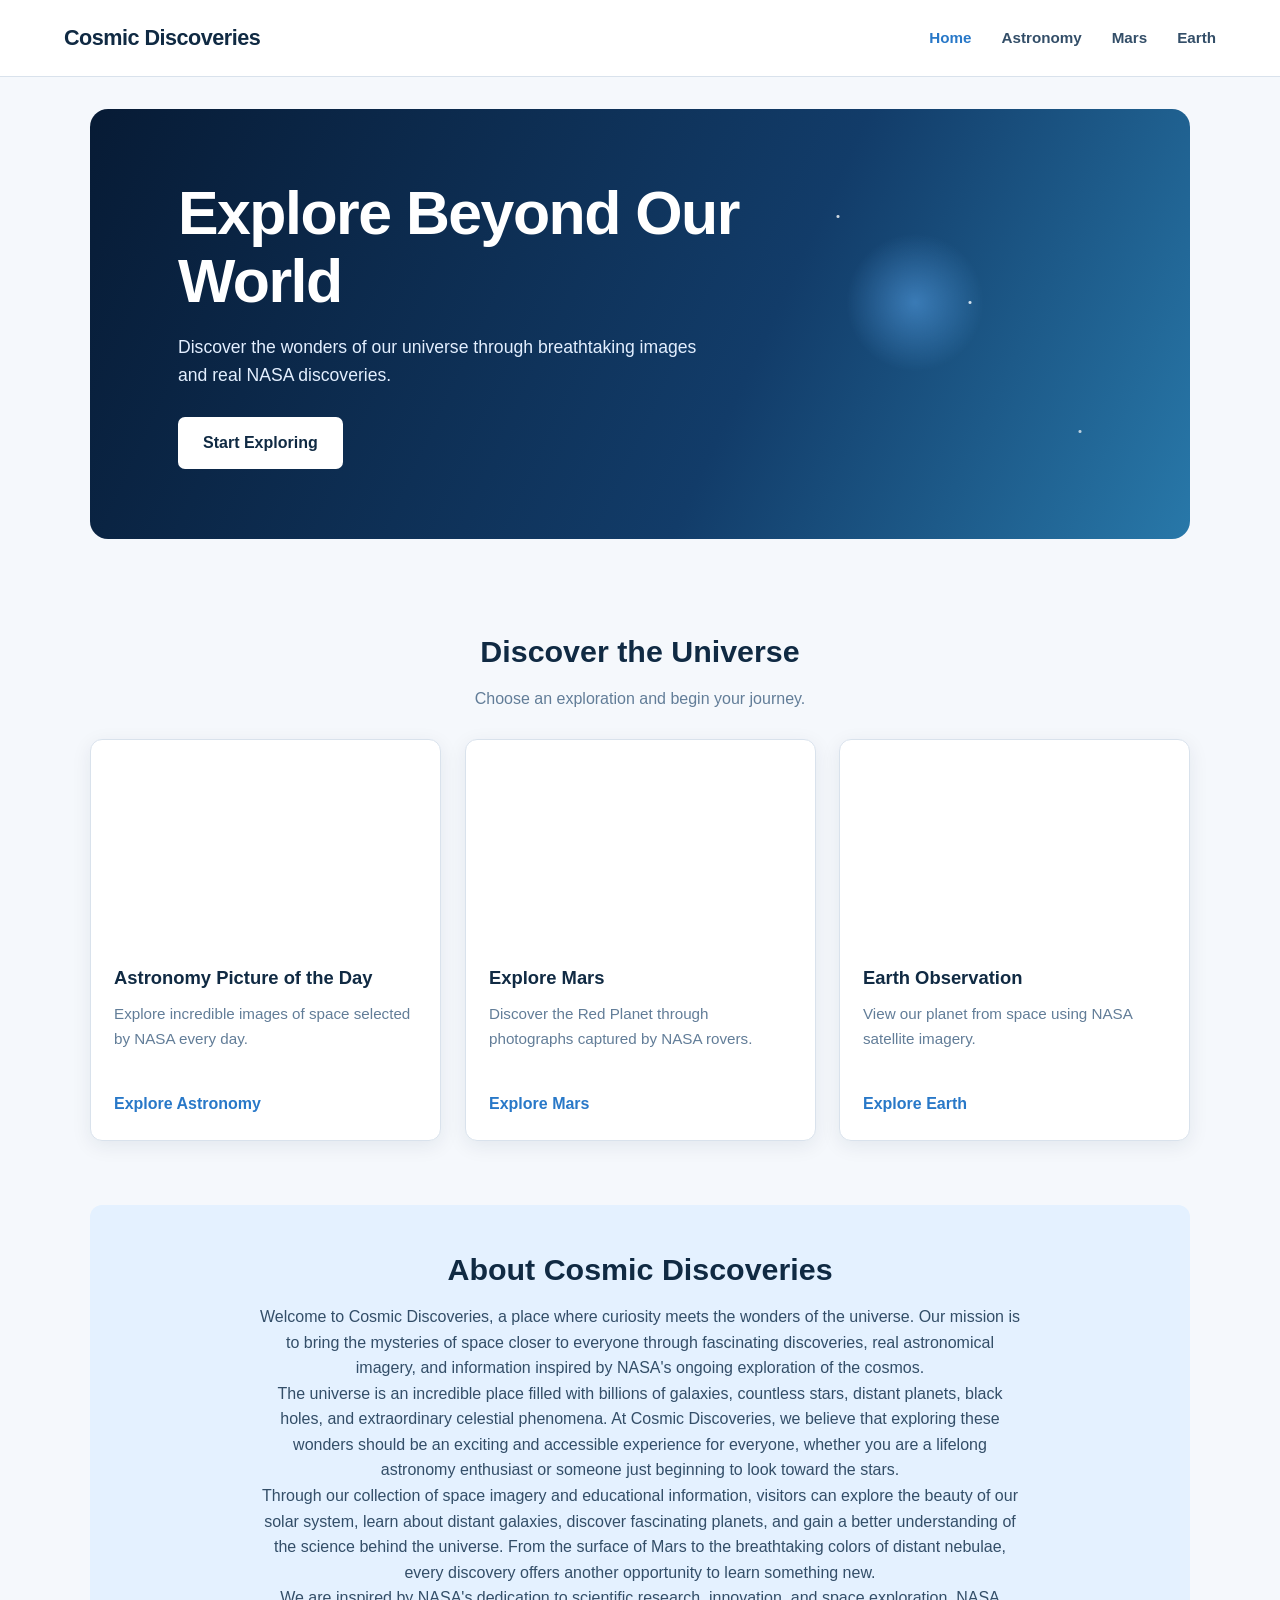
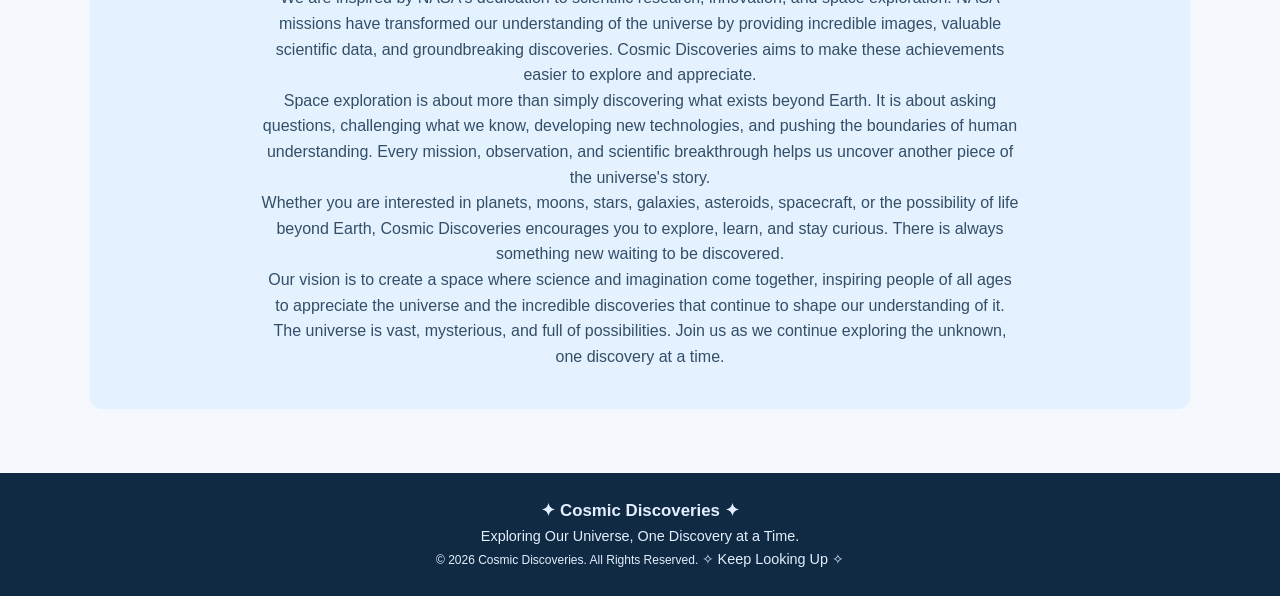
==== commit 7e232931: "Merge branch 'main' into developer-b" ====
--- a/index.html
+++ b/index.html
@@ -91,9 +91,11 @@
 
                 <article class="discovery-card">
 
-                    <div class="card-image">
-                        <!-- Astronomy image will be added during styling -->
-                    </div>
+                    <div class="card-image"
+                         role="img"
+                         aria-label="NASA image of a distant galaxy">
+                    </div>  
+                      
 
                     <div class="card-content">
 
@@ -117,9 +119,11 @@
 
                 <article class="discovery-card">
 
-                    <div class="card-image">
-                        <!-- Mars image will be added during styling -->
-                    </div>
+                    <div class="card-image"
+                          role="img"
+                          aria-label="Photograph of the Martian surface">
+                    </div>
+                       
 
                     <div class="card-content">
 
@@ -143,9 +147,11 @@
 
                 <article class="discovery-card">
 
-                    <div class="card-image">
-                        <!-- Earth image will be added during styling -->
-                    </div>
+                   <div class="card-image"
+                        role="img"
+                        aria-label="Satellite image of planet Earth">
+                    </div>
+                       
 
                     <div class="card-content">
 
--- a/assets/css/main.css
+++ b/assets/css/main.css
@@ -251,35 +251,34 @@
 }
 
 .card-image {
-    height: 180px;
+    height: 200px;
     background-size: cover;
     background-position: center;
-}
-
-/* Temporary CSS backgrounds until image assets are added. */
+    transition: transform 0.4s ease;
+}
+
+.discovery-card:hover .card-image {
+    transform: scale(1.06);
+}
+
+/* Discovery card images */
 
 .discovery-card:nth-child(1) .card-image {
-    background:
-        radial-gradient(circle at 65% 40%, #f9d78b 0 4%, transparent 5%),
-        radial-gradient(circle at 65% 40%, #7bb8e8 0 15%, transparent 16%),
-        linear-gradient(135deg, #091d3a, #315b8c);
-}
-
+    background-image: url("https://images-assets.nasa.gov/image/PIA18033/PIA18033~orig.jpg");
+}
 .discovery-card:nth-child(2) .card-image {
-    background:
-        radial-gradient(circle at 70% 35%, #e8a36e 0 10%, transparent 11%),
-        linear-gradient(135deg, #5a2830, #c56e45, #e5b17b);
+    background-image: url("https://imageio.forbes.com/specials-images/imageserve/5e60cbfde1e617000758e516/0x0.jpg?fit=bounds&format=jpg&width=1200");
 }
 
 .discovery-card:nth-child(3) .card-image {
-    background:
-        radial-gradient(ellipse at 45% 55%, #55a879 0 18%, transparent 19%),
-        radial-gradient(ellipse at 65% 35%, #70b5dc 0 22%, transparent 23%),
-        linear-gradient(135deg, #0c4269, #4b9bc3);
-}
-
+    background-image: url("https://svs.gsfc.nasa.gov/vis/a000000/a002900/a002915/bluemarble-1024.png");
+}
 .card-content {
+    min-height: 200px;
     padding: 23px;
+    display: flex;
+    flex-direction: column;
+    align-items: flex-start;
 }
 
 .card-content h3 {
@@ -297,6 +296,7 @@
 .card-content a {
     color: var(--blue);
     font-weight: 700;
+    margin-top: auto;
 }
 
 .card-content a:hover {
@@ -810,133 +810,3 @@
         height: 220px;
     }
 }
-
-
-/* CONSTELLATIONS GALLERY */
-
-.constellations {
-    padding: 70px 8%;
-    background: #080d20;
-    color: white;
-}
-
-.constellations .section-heading {
-    text-align: center;
-    margin-bottom: 40px;
-}
-
-.constellations .section-heading h2 {
-    font-size: 2.2rem;
-    margin-bottom: 12px;
-}
-
-.constellations .section-heading p {
-    color: #c5cbe0;
-}
-
-.constellation-grid {
-    display: grid;
-    grid-template-columns: repeat(4, 1fr);
-    gap: 25px;
-}
-
-.constellation-card {
-    background: #111a35;
-    border-radius: 15px;
-    overflow: hidden;
-    transition: transform 0.3s ease;
-}
-
-.constellation-card:hover {
-    transform: translateY(-8px);
-}
-
-.constellation-card img {
-    width: 100%;
-    height: 220px;
-    object-fit: cover;
-    display: block;
-}
-
-.constellation-content {
-    padding: 20px;
-}
-
-.constellation-content h3 {
-    color: #8ebaff;
-    margin-bottom: 10px;
-}
-
-.constellation-content p {
-    color: #d0d6e8;
-    line-height: 1.6;
-}
-
-@media (max-width: 900px) {
-    .constellation-grid {
-        grid-template-columns: repeat(2, 1fr);
-    }
-}
-
-@media (max-width: 550px) {
-    .constellation-grid {
-        grid-template-columns: 1fr;
-    }
-}
-.section-heading h2 {
-    color: #e9825d;
-}
-.about p {
-    margin-bottom: 15px;
-    line-height: 1.6;
-}
-.site-footer {
-    background: linear-gradient(
-        135deg,
-        #080d20,
-        #171334,
-        #080d20
-    );
-
-    color: #c8c9e8;
-    text-align: center;
-    padding: 40px 20px;
-    margin-top: 60px;
-
-    border-top: 2px solid #7865c9;
-
-    box-shadow: 0 -5px 25px rgba(120, 101, 201, 0.2);
-}
-
-.site-footer h3 {
-    color: #c5aaff;
-    font-size: 1.5rem;
-    letter-spacing: 3px;
-    margin-bottom: 10px;
-    text-shadow: 0 0 12px rgba(174, 139, 255, 0.7);
-}
-
-.site-footer p {
-    color: #b8c5e8;
-    font-size: 0.95rem;
-}
-
-.footer-divider {
-    width: 120px;
-    height: 2px;
-    background: #9b7cff;
-    margin: 20px auto;
-    box-shadow: 0 0 10px #9b7cff;
-}
-
-.site-footer small {
-    display: block;
-    color: #9299b8;
-    margin-bottom: 12px;
-}
-
-.footer-tagline {
-    color: #b99aff;
-    font-size: 0.85rem;
-    letter-spacing: 2px;
-}
